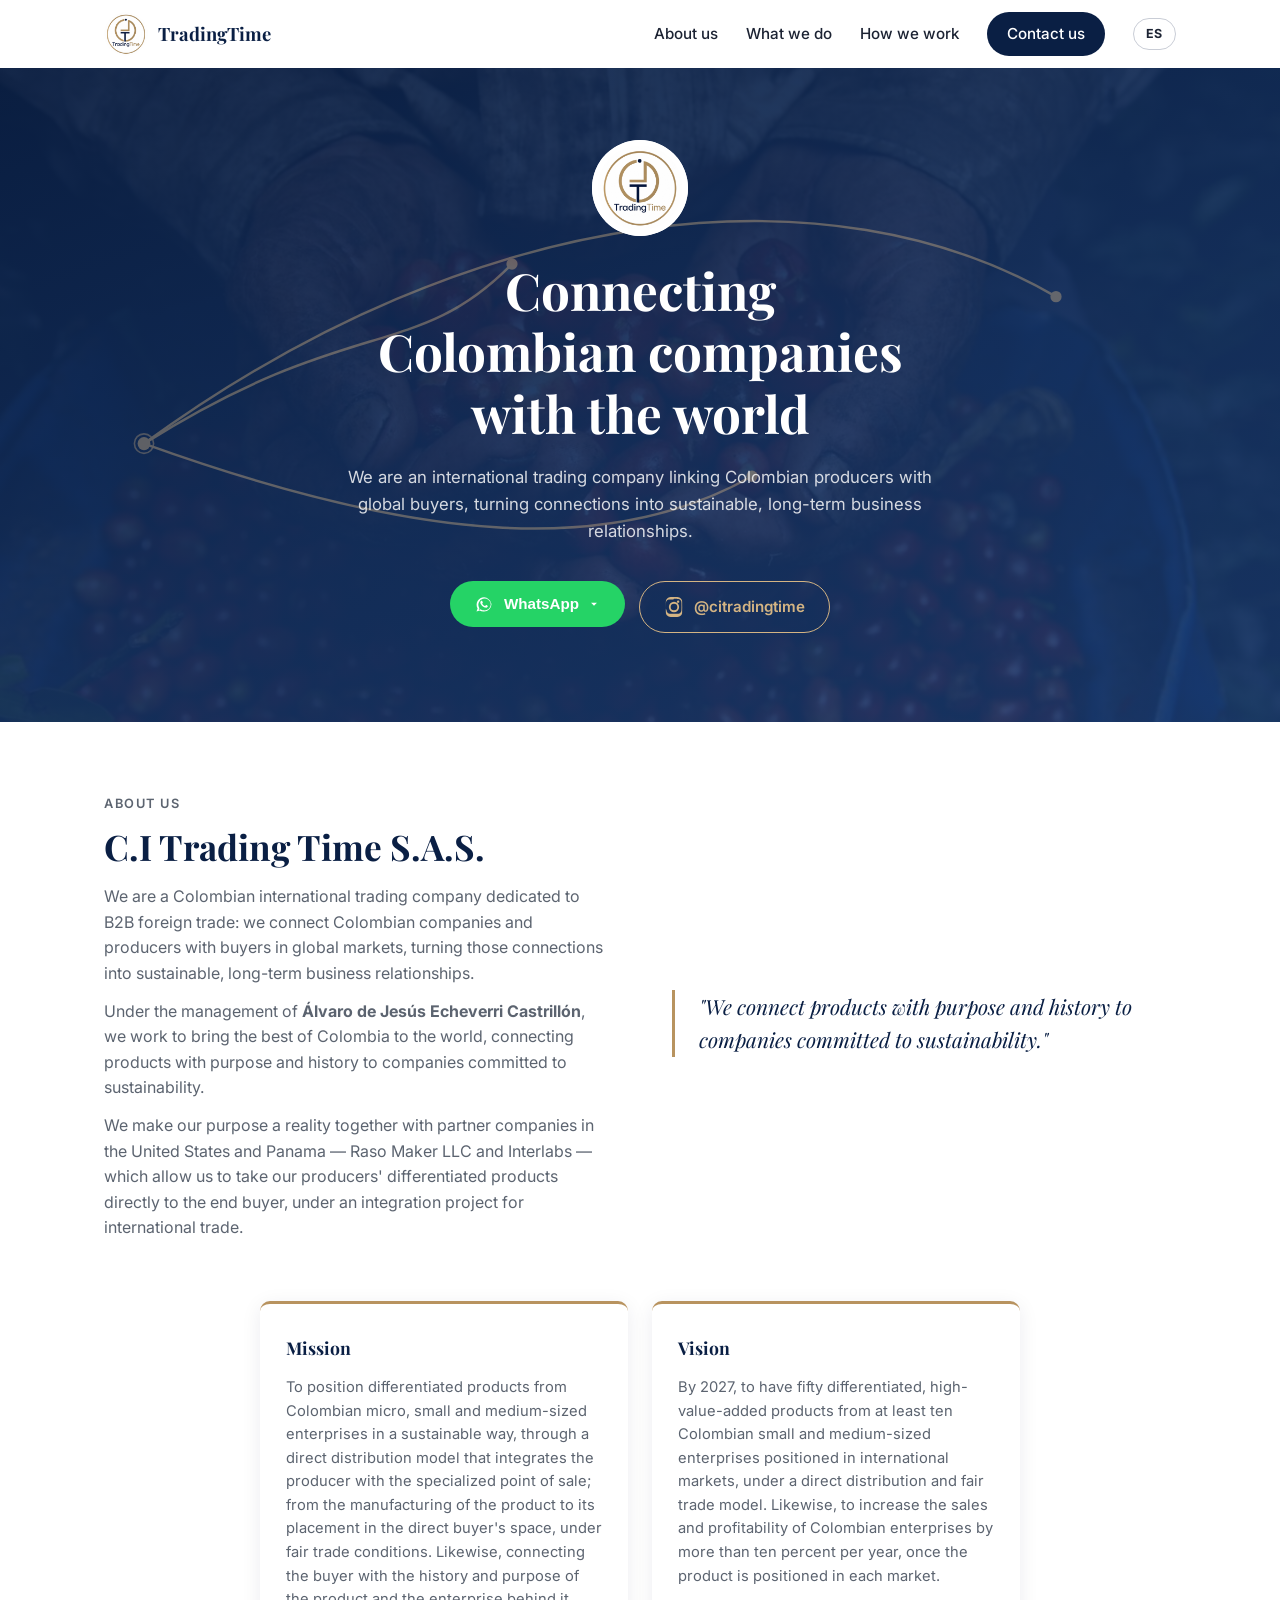
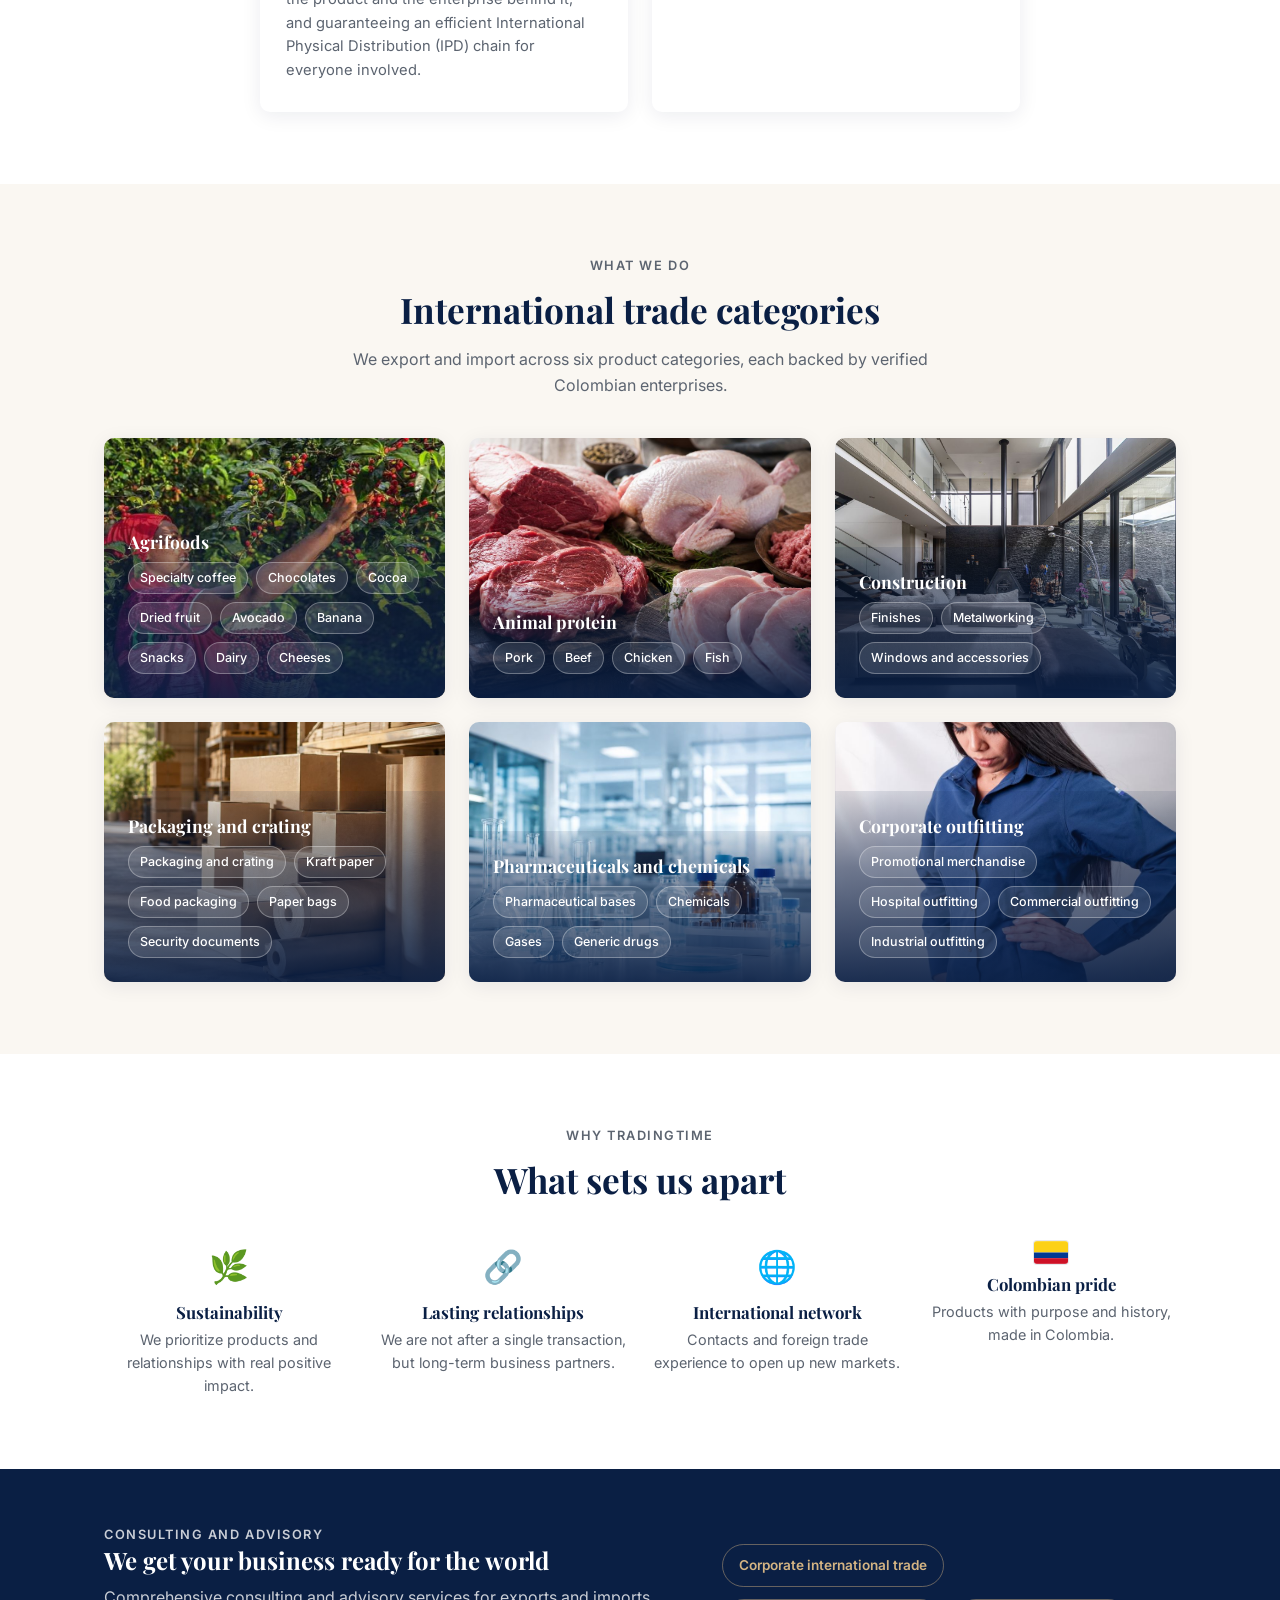
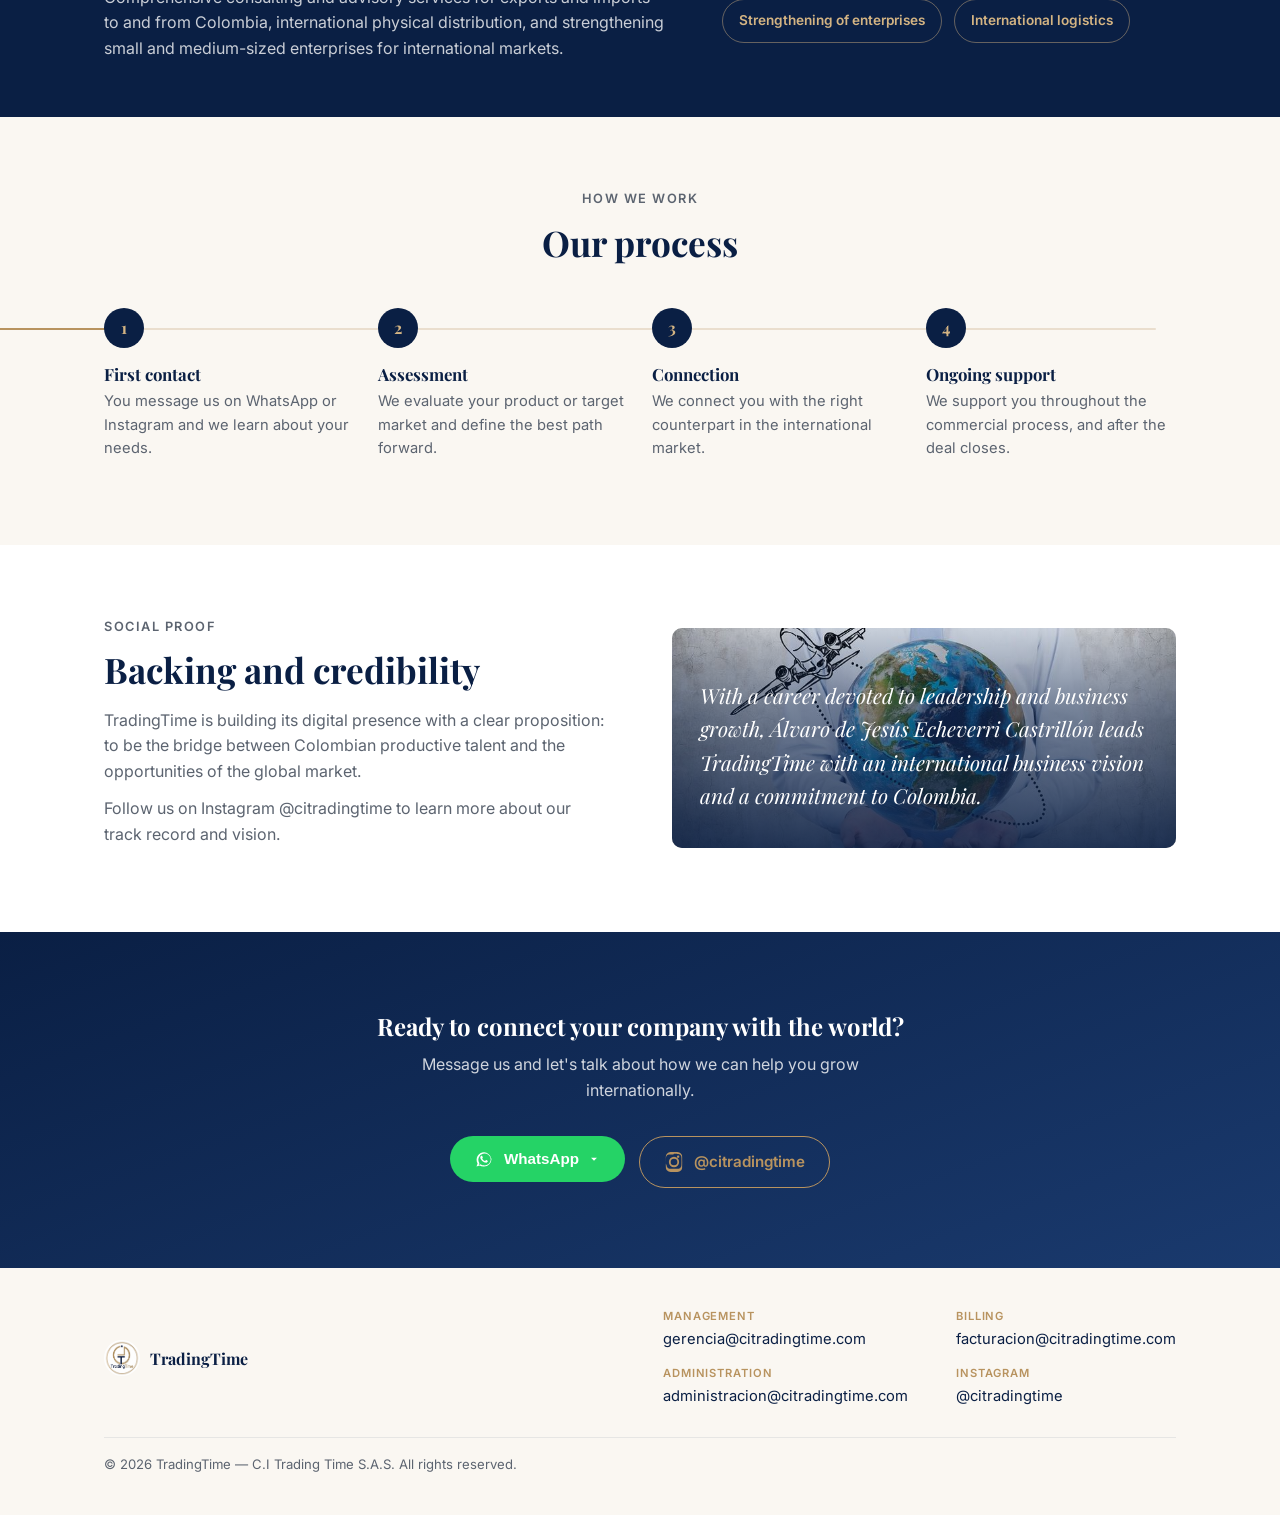
==== en/index.html @ 92b5c138 "Agregar versión en inglés en /en Página inglesa completa que reutiliza el mismo CSS, JS e imágenes, " ====
<!DOCTYPE html>
<html lang="en">
<head>
<meta charset="UTF-8">
<meta name="viewport" content="width=device-width, initial-scale=1.0">
<title>TradingTime | Connecting Colombian companies with the world</title>
<meta name="description" content="C.I Trading Time S.A.S. — International trading company connecting Colombian producers with global buyers, with a focus on sustainability and long-term business relationships.">
<meta property="og:title" content="TradingTime | Connecting Colombian companies with the world">
<meta property="og:description" content="B2B international trading company. Exports, imports and sustainable commercial partnerships.">
<meta property="og:image" content="https://www.citradingtime.com/assets/logo.jpeg">
<meta property="og:url" content="https://www.citradingtime.com/en/">
<meta property="og:type" content="website">
<link rel="alternate" hreflang="es" href="https://www.citradingtime.com/">
<link rel="alternate" hreflang="en" href="https://www.citradingtime.com/en/">
<link rel="alternate" hreflang="x-default" href="https://www.citradingtime.com/">
<link rel="icon" type="image/jpeg" href="../assets/logo.jpeg">
<link rel="preconnect" href="https://fonts.googleapis.com">
<link rel="preconnect" href="https://fonts.gstatic.com" crossorigin>
<link href="https://fonts.googleapis.com/css2?family=Playfair+Display:wght@600;700&family=Inter:wght@400;500;600;700&display=swap" rel="stylesheet">
<link rel="stylesheet" href="../css/styles.css">
</head>
<body data-wa-message="Hello TradingTime, I would like to know more about your international trade services.">

<div class="scroll-progress" id="scrollProgress" aria-hidden="true"></div>

<header class="header" id="header">
  <div class="container header__inner">
    <a href="#hero" class="header__logo">
      <img src="../assets/logo.jpeg" alt="TradingTime" width="44" height="44">
      <span>TradingTime</span>
    </a>
    <nav class="nav" id="nav">
      <a href="#quienes-somos">About us</a>
      <a href="#servicios">What we do</a>
      <a href="#como-trabajamos">How we work</a>
      <a href="#contacto" class="nav__cta">Contact us</a>
      <a href="/" class="nav__lang" hreflang="es" aria-label="Ver esta página en español">ES</a>
    </nav>
    <button class="hamburger" id="hamburger" aria-label="Open menu" aria-expanded="false" aria-controls="nav" data-label-open="Open menu" data-label-close="Close menu">
      <span></span><span></span><span></span>
    </button>
  </div>
</header>

<main>

  <section class="hero" id="hero">
    <img src="../assets/gallery/coffee-harvest-hands.jpg" alt="" class="hero__bg" aria-hidden="true">
    <div class="hero__overlay" aria-hidden="true"></div>
    <div class="hero__routes" aria-hidden="true">
      <svg viewBox="0 0 800 400" preserveAspectRatio="none">
        <path d="M90,230 C 220,150 260,180 320,120" />
        <path d="M90,230 C 260,290 380,300 470,250" />
        <path d="M90,230 C 300,80 520,60 660,140" />
        <circle class="node" cx="90" cy="230" r="4"></circle>
        <circle class="pulse" cx="90" cy="230" r="6"></circle>
        <circle class="node" cx="320" cy="120" r="3.5"></circle>
        <circle class="node" cx="470" cy="250" r="3.5"></circle>
        <circle class="node" cx="660" cy="140" r="3.5"></circle>
      </svg>
    </div>
    <div class="container hero__inner">
      <div class="hero__logo-spin">
        <img src="../assets/logo.jpeg" alt="TradingTime" class="hero__logo-face hero__logo-face--front">
        <img src="../assets/logo.jpeg" alt="" aria-hidden="true" class="hero__logo-face hero__logo-face--back">
      </div>
      <h1>Connecting Colombian companies with the world</h1>
      <p class="hero__subtitle">We are an international trading company linking Colombian producers with global buyers, turning connections into sustainable, long-term business relationships.</p>
      <div class="cta-group" data-contact-group>
        <div class="wa-picker">
          <button type="button" class="btn btn--whatsapp wa-picker__toggle" aria-haspopup="true" aria-expanded="false">
            <svg viewBox="0 0 24 24" width="20" height="20" fill="currentColor" aria-hidden="true"><path d="M17.6 6.32A8.86 8.86 0 0 0 12.05 4a8.94 8.94 0 0 0-7.75 13.4L3 21l3.7-1.28A8.9 8.9 0 0 0 12.05 21 8.94 8.94 0 0 0 21 12.06a8.86 8.86 0 0 0-3.4-5.74Zm-5.55 13.3a7.4 7.4 0 0 1-3.78-1.03l-.27-.16-2.24.77.75-2.2-.18-.28a7.44 7.44 0 1 1 13.8-3.9 7.45 7.45 0 0 1-8.08 6.8Zm4.08-5.56c-.22-.11-1.32-.65-1.52-.73-.2-.07-.35-.11-.5.11-.15.22-.57.73-.7.88-.13.15-.26.16-.48.05-.22-.11-.94-.35-1.79-1.11-.66-.59-1.11-1.31-1.24-1.53-.13-.22-.01-.34.1-.45.1-.1.22-.26.33-.39.11-.13.15-.22.22-.37.07-.15.04-.28-.02-.39-.06-.11-.5-1.2-.68-1.65-.18-.43-.36-.37-.5-.38h-.43c-.15 0-.39.06-.59.28-.2.22-.77.75-.77 1.84s.79 2.14.9 2.29c.11.15 1.55 2.37 3.76 3.32.53.23.94.36 1.26.47.53.17 1.01.14 1.39.09.42-.06 1.32-.54 1.5-1.06.19-.52.19-.97.13-1.06-.06-.09-.2-.15-.42-.26Z"/></svg>
            WhatsApp
            <svg class="wa-picker__chevron" viewBox="0 0 24 24" width="14" height="14" fill="currentColor" aria-hidden="true"><path d="M7 10l5 5 5-5z"/></svg>
          </button>
          <div class="wa-picker__menu" role="menu">
            <a href="#" class="wa-picker__item" data-wa-contact="573168337106" role="menuitem" target="_blank" rel="noopener">
              <svg viewBox="0 0 24 24" width="16" height="16" fill="currentColor" aria-hidden="true"><path d="M17.6 6.32A8.86 8.86 0 0 0 12.05 4a8.94 8.94 0 0 0-7.75 13.4L3 21l3.7-1.28A8.9 8.9 0 0 0 12.05 21 8.94 8.94 0 0 0 21 12.06a8.86 8.86 0 0 0-3.4-5.74Zm-5.55 13.3a7.4 7.4 0 0 1-3.78-1.03l-.27-.16-2.24.77.75-2.2-.18-.28a7.44 7.44 0 1 1 13.8-3.9 7.45 7.45 0 0 1-8.08 6.8Zm4.08-5.56c-.22-.11-1.32-.65-1.52-.73-.2-.07-.35-.11-.5.11-.15.22-.57.73-.7.88-.13.15-.26.16-.48.05-.22-.11-.94-.35-1.79-1.11-.66-.59-1.11-1.31-1.24-1.53-.13-.22-.01-.34.1-.45.1-.1.22-.26.33-.39.11-.13.15-.22.22-.37.07-.15.04-.28-.02-.39-.06-.11-.5-1.2-.68-1.65-.18-.43-.36-.37-.5-.38h-.43c-.15 0-.39.06-.59.28-.2.22-.77.75-.77 1.84s.79 2.14.9 2.29c.11.15 1.55 2.37 3.76 3.32.53.23.94.36 1.26.47.53.17 1.01.14 1.39.09.42-.06 1.32-.54 1.5-1.06.19-.52.19-.97.13-1.06-.06-.09-.2-.15-.42-.26Z"/></svg>
              Álvaro Echeverri
            </a>
            <a href="#" class="wa-picker__item" data-wa-contact="573013566558" role="menuitem" target="_blank" rel="noopener">
              <svg viewBox="0 0 24 24" width="16" height="16" fill="currentColor" aria-hidden="true"><path d="M17.6 6.32A8.86 8.86 0 0 0 12.05 4a8.94 8.94 0 0 0-7.75 13.4L3 21l3.7-1.28A8.9 8.9 0 0 0 12.05 21 8.94 8.94 0 0 0 21 12.06a8.86 8.86 0 0 0-3.4-5.74Zm-5.55 13.3a7.4 7.4 0 0 1-3.78-1.03l-.27-.16-2.24.77.75-2.2-.18-.28a7.44 7.44 0 1 1 13.8-3.9 7.45 7.45 0 0 1-8.08 6.8Zm4.08-5.56c-.22-.11-1.32-.65-1.52-.73-.2-.07-.35-.11-.5.11-.15.22-.57.73-.7.88-.13.15-.26.16-.48.05-.22-.11-.94-.35-1.79-1.11-.66-.59-1.11-1.31-1.24-1.53-.13-.22-.01-.34.1-.45.1-.1.22-.26.33-.39.11-.13.15-.22.22-.37.07-.15.04-.28-.02-.39-.06-.11-.5-1.2-.68-1.65-.18-.43-.36-.37-.5-.38h-.43c-.15 0-.39.06-.59.28-.2.22-.77.75-.77 1.84s.79 2.14.9 2.29c.11.15 1.55 2.37 3.76 3.32.53.23.94.36 1.26.47.53.17 1.01.14 1.39.09.42-.06 1.32-.54 1.5-1.06.19-.52.19-.97.13-1.06-.06-.09-.2-.15-.42-.26Z"/></svg>
              Nicolás Echeverri
            </a>
          </div>
        </div>
        <a href="https://www.instagram.com/citradingtime" class="btn btn--instagram" aria-label="Follow us on Instagram @citradingtime" target="_blank" rel="noopener">
          <svg viewBox="0 0 24 24" width="20" height="20" fill="currentColor" aria-hidden="true"><path d="M12 2.2c2.7 0 3 .01 4.1.06 1.1.05 1.8.22 2.2.36.55.22.95.47 1.37.89.42.42.67.82.89 1.37.15.4.32 1.1.36 2.2.05 1.1.06 1.5.06 4.1s-.01 3-.06 4.1c-.05 1.1-.22 1.8-.36 2.2-.22.55-.47.95-.89 1.37-.42.42-.82.67-1.37.89-.4.15-1.1.32-2.2.36-1.1.05-1.5.06-4.1.06s-3-.01-4.1-.06c-1.1-.05-1.8-.22-2.2-.36-.55-.22-.95-.47-1.37-.89a3.66 3.66 0 0 1-.89-1.37c-.15-.4-.32-1.1-.36-2.2C2.2 15 2.2 14.7 2.2 12s.01-3 .06-4.1c.05-1.1.22-1.8.36-2.2.22-.55.47-.95.89-1.37.42-.42.82-.67 1.37-.89.4-.15 1.1-.32 2.2-.36 1.1-.05 1.5-.06 4.1-.06M12 0C9.36 0 9.03.01 7.98.06c-1.05.05-1.77.22-2.4.47-.65.25-1.2.6-1.75 1.14A4.8 4.8 0 0 0 2.7 3.42c-.25.63-.42 1.35-.47 2.4C2.18 6.87 2.17 7.2 2.17 12s.01 5.13.06 6.18c.05 1.05.22 1.77.47 2.4.25.65.6 1.2 1.14 1.75.54.54 1.1.89 1.75 1.14.63.25 1.35.42 2.4.47C9.03 23.99 9.36 24 12 24s2.97-.01 4.02-.06c1.05-.05 1.77-.22 2.4-.47.65-.25 1.2-.6 1.75-1.14.54-.54.89-1.1 1.14-1.75.25-.63.42-1.35.47-2.4.05-1.05.06-1.38.06-6.18s-.01-5.13-.06-6.18c-.05-1.05-.22-1.77-.47-2.4a4.8 4.8 0 0 0-1.14-1.75A4.8 4.8 0 0 0 18.4.53c-.63-.25-1.35-.42-2.4-.47C14.97.01 14.64 0 12 0Zm0 5.84A6.16 6.16 0 1 0 12 18.16 6.16 6.16 0 0 0 12 5.84Zm0 10.16a4 4 0 1 1 0-8 4 4 0 0 1 0 8Zm6.4-10.4a1.44 1.44 0 1 1-2.88 0 1.44 1.44 0 0 1 2.88 0Z"/></svg>
          @citradingtime
        </a>
      </div>
    </div>
  </section>

  <section class="section" id="quienes-somos">
    <div class="container section--split">
      <div data-reveal>
        <p class="eyebrow">About us</p>
        <h2>C.I Trading Time S.A.S.</h2>
        <p>We are a Colombian international trading company dedicated to B2B foreign trade: we connect Colombian companies and producers with buyers in global markets, turning those connections into sustainable, long-term business relationships.</p>
        <p>Under the management of <strong>Álvaro de Jesús Echeverri Castrillón</strong>, we work to bring the best of Colombia to the world, connecting products with purpose and history to companies committed to sustainability.</p>
        <p>We make our purpose a reality together with partner companies in the United States and Panama — Raso Maker LLC and Interlabs — which allow us to take our producers' differentiated products directly to the end buyer, under an integration project for international trade.</p>
      </div>
      <blockquote class="quote" data-reveal>
        "We connect products with purpose and history to companies committed to sustainability."
      </blockquote>
    </div>
    <div class="container">
      <div class="grid grid--mission">
        <div class="mv-card" data-reveal>
          <span class="mv-card__tag">Mission</span>
          <p>To position differentiated products from Colombian micro, small and medium-sized enterprises in a sustainable way, through a direct distribution model that integrates the producer with the specialized point of sale; from the manufacturing of the product to its placement in the direct buyer's space, under fair trade conditions. Likewise, connecting the buyer with the history and purpose of the product and the enterprise behind it, and guaranteeing an efficient International Physical Distribution (IPD) chain for everyone involved.</p>
        </div>
        <div class="mv-card" data-reveal>
          <span class="mv-card__tag">Vision</span>
          <p>By 2027, to have fifty differentiated, high-value-added products from at least ten Colombian small and medium-sized enterprises positioned in international markets, under a direct distribution and fair trade model. Likewise, to increase the sales and profitability of Colombian enterprises by more than ten percent per year, once the product is positioned in each market.</p>
        </div>
      </div>
    </div>
  </section>

  <section class="section section--alt" id="servicios">
    <div class="container">
      <div class="section__head" data-reveal>
        <p class="eyebrow center">What we do</p>
        <h2 class="center">International trade categories</h2>
        <p class="section__intro center">We export and import across six product categories, each backed by verified Colombian enterprises.</p>
      </div>
      <div class="grid grid--cat">
        <article class="card card--photo" data-reveal style="background-image:url('../assets/gallery/coffee-picker.jpg')">
          <div class="card--photo__overlay">
            <h3>Agrifoods</h3>
            <div class="tags">
              <span>Specialty coffee</span><span>Chocolates</span><span>Cocoa</span><span>Dried fruit</span><span>Avocado</span><span>Banana</span><span>Snacks</span><span>Dairy</span><span>Cheeses</span>
            </div>
          </div>
        </article>
        <article class="card card--photo" data-reveal style="background-image:url('../assets/gallery/proteinas-animal.jpg')">
          <div class="card--photo__overlay">
            <h3>Animal protein</h3>
            <div class="tags">
              <span>Pork</span><span>Beef</span><span>Chicken</span><span>Fish</span>
            </div>
          </div>
        </article>
        <article class="card card--photo" data-reveal style="background-image:url('../assets/gallery/arquitectura-interior.jpg')">
          <div class="card--photo__overlay">
            <h3>Construction</h3>
            <div class="tags">
              <span>Finishes</span><span>Metalworking</span><span>Windows and accessories</span>
            </div>
          </div>
        </article>
        <article class="card card--photo" data-reveal style="background-image:url('../assets/gallery/papeleria.jpg')">
          <div class="card--photo__overlay">
            <h3>Packaging and crating</h3>
            <div class="tags">
              <span>Packaging and crating</span><span>Kraft paper</span><span>Food packaging</span><span>Paper bags</span><span>Security documents</span>
            </div>
          </div>
        </article>
        <article class="card card--photo" data-reveal style="background-image:url('../assets/gallery/farmacos-quimicos.jpg')">
          <div class="card--photo__overlay">
            <h3>Pharmaceuticals and chemicals</h3>
            <div class="tags">
              <span>Pharmaceutical bases</span><span>Chemicals</span><span>Gases</span><span>Generic drugs</span>
            </div>
          </div>
        </article>
        <article class="card card--photo" data-reveal style="background-image:url('../assets/gallery/dotaciones-uniforme.jpg')">
          <div class="card--photo__overlay">
            <h3>Corporate outfitting</h3>
            <div class="tags">
              <span>Promotional merchandise</span><span>Hospital outfitting</span><span>Commercial outfitting</span><span>Industrial outfitting</span>
            </div>
          </div>
        </article>
      </div>
    </div>
  </section>

  <section class="section" id="por-que">
    <div class="container">
      <div class="section__head" data-reveal>
        <p class="eyebrow center">Why TradingTime</p>
        <h2 class="center">What sets us apart</h2>
      </div>
      <div class="grid grid--4">
        <div class="pillar" data-reveal>
          <div class="pillar__icon">🌿</div>
          <h3>Sustainability</h3>
          <p>We prioritize products and relationships with real positive impact.</p>
        </div>
        <div class="pillar" data-reveal>
          <div class="pillar__icon">🔗</div>
          <h3>Lasting relationships</h3>
          <p>We are not after a single transaction, but long-term business partners.</p>
        </div>
        <div class="pillar" data-reveal>
          <div class="pillar__icon">🌐</div>
          <h3>International network</h3>
          <p>Contacts and foreign trade experience to open up new markets.</p>
        </div>
        <div class="pillar" data-reveal>
          <div class="pillar__icon pillar__icon--flag" aria-hidden="true">
            <svg viewBox="0 0 3 2" width="34" height="23"><rect width="3" height="1" y="0" fill="#FCD116"/><rect width="3" height="0.5" y="1" fill="#003893"/><rect width="3" height="0.5" y="1.5" fill="#CE1126"/></svg>
          </div>
          <h3>Colombian pride</h3>
          <p>Products with purpose and history, made in Colombia.</p>
        </div>
      </div>
    </div>
  </section>

  <section class="consultoria" id="consultoria">
    <div class="container consultoria__inner">
      <div data-reveal>
        <p class="eyebrow">Consulting and advisory</p>
        <h2>We get your business ready for the world</h2>
        <p>Comprehensive consulting and advisory services for exports and imports to and from Colombia, international physical distribution, and strengthening small and medium-sized enterprises for international markets.</p>
      </div>
      <div class="consultoria__badges" data-reveal>
        <span>Corporate international trade</span>
        <span>Strengthening of enterprises</span>
        <span>International logistics</span>
      </div>
    </div>
  </section>

  <section class="section section--alt" id="como-trabajamos">
    <div class="container">
      <div class="section__head" data-reveal>
        <p class="eyebrow center">How we work</p>
        <h2 class="center">Our process</h2>
      </div>
      <div class="timeline-wrap">
        <span class="timeline__track" aria-hidden="true"></span>
        <span class="timeline__track-fill" aria-hidden="true"></span>
        <ol class="timeline">
          <li><span class="timeline__num">1</span><h3>First contact</h3><p>You message us on WhatsApp or Instagram and we learn about your needs.</p></li>
          <li><span class="timeline__num">2</span><h3>Assessment</h3><p>We evaluate your product or target market and define the best path forward.</p></li>
          <li><span class="timeline__num">3</span><h3>Connection</h3><p>We connect you with the right counterpart in the international market.</p></li>
          <li><span class="timeline__num">4</span><h3>Ongoing support</h3><p>We support you throughout the commercial process, and after the deal closes.</p></li>
        </ol>
      </div>
    </div>
  </section>

  <section class="section" id="credibilidad">
    <div class="container section--split reverse">
      <blockquote class="quote quote--photo" data-reveal style="background-image:url('../assets/gallery/logistica-internacional.jpg')">
        <span>With a career devoted to leadership and business growth, Álvaro de Jesús Echeverri Castrillón leads TradingTime with an international business vision and a commitment to Colombia.</span>
      </blockquote>
      <div data-reveal>
        <p class="eyebrow">Social proof</p>
        <h2>Backing and credibility</h2>
        <p>TradingTime is building its digital presence with a clear proposition: to be the bridge between Colombian productive talent and the opportunities of the global market.</p>
        <p>Follow us on Instagram <a href="https://www.instagram.com/citradingtime" target="_blank" rel="noopener">@citradingtime</a> to learn more about our track record and vision.</p>
      </div>
    </div>
  </section>

  <section class="cta-final" id="contacto">
    <div class="container">
      <h2 data-reveal>Ready to connect your company with the world?</h2>
      <p data-reveal>Message us and let's talk about how we can help you grow internationally.</p>
      <div class="cta-group" data-contact-group data-reveal>
        <div class="wa-picker">
          <button type="button" class="btn btn--whatsapp wa-picker__toggle" aria-haspopup="true" aria-expanded="false">
            <svg viewBox="0 0 24 24" width="20" height="20" fill="currentColor" aria-hidden="true"><path d="M17.6 6.32A8.86 8.86 0 0 0 12.05 4a8.94 8.94 0 0 0-7.75 13.4L3 21l3.7-1.28A8.9 8.9 0 0 0 12.05 21 8.94 8.94 0 0 0 21 12.06a8.86 8.86 0 0 0-3.4-5.74Zm-5.55 13.3a7.4 7.4 0 0 1-3.78-1.03l-.27-.16-2.24.77.75-2.2-.18-.28a7.44 7.44 0 1 1 13.8-3.9 7.45 7.45 0 0 1-8.08 6.8Zm4.08-5.56c-.22-.11-1.32-.65-1.52-.73-.2-.07-.35-.11-.5.11-.15.22-.57.73-.7.88-.13.15-.26.16-.48.05-.22-.11-.94-.35-1.79-1.11-.66-.59-1.11-1.31-1.24-1.53-.13-.22-.01-.34.1-.45.1-.1.22-.26.33-.39.11-.13.15-.22.22-.37.07-.15.04-.28-.02-.39-.06-.11-.5-1.2-.68-1.65-.18-.43-.36-.37-.5-.38h-.43c-.15 0-.39.06-.59.28-.2.22-.77.75-.77 1.84s.79 2.14.9 2.29c.11.15 1.55 2.37 3.76 3.32.53.23.94.36 1.26.47.53.17 1.01.14 1.39.09.42-.06 1.32-.54 1.5-1.06.19-.52.19-.97.13-1.06-.06-.09-.2-.15-.42-.26Z"/></svg>
            WhatsApp
            <svg class="wa-picker__chevron" viewBox="0 0 24 24" width="14" height="14" fill="currentColor" aria-hidden="true"><path d="M7 10l5 5 5-5z"/></svg>
          </button>
          <div class="wa-picker__menu" role="menu">
            <a href="#" class="wa-picker__item" data-wa-contact="573168337106" role="menuitem" target="_blank" rel="noopener">
              <svg viewBox="0 0 24 24" width="16" height="16" fill="currentColor" aria-hidden="true"><path d="M17.6 6.32A8.86 8.86 0 0 0 12.05 4a8.94 8.94 0 0 0-7.75 13.4L3 21l3.7-1.28A8.9 8.9 0 0 0 12.05 21 8.94 8.94 0 0 0 21 12.06a8.86 8.86 0 0 0-3.4-5.74Zm-5.55 13.3a7.4 7.4 0 0 1-3.78-1.03l-.27-.16-2.24.77.75-2.2-.18-.28a7.44 7.44 0 1 1 13.8-3.9 7.45 7.45 0 0 1-8.08 6.8Zm4.08-5.56c-.22-.11-1.32-.65-1.52-.73-.2-.07-.35-.11-.5.11-.15.22-.57.73-.7.88-.13.15-.26.16-.48.05-.22-.11-.94-.35-1.79-1.11-.66-.59-1.11-1.31-1.24-1.53-.13-.22-.01-.34.1-.45.1-.1.22-.26.33-.39.11-.13.15-.22.22-.37.07-.15.04-.28-.02-.39-.06-.11-.5-1.2-.68-1.65-.18-.43-.36-.37-.5-.38h-.43c-.15 0-.39.06-.59.28-.2.22-.77.75-.77 1.84s.79 2.14.9 2.29c.11.15 1.55 2.37 3.76 3.32.53.23.94.36 1.26.47.53.17 1.01.14 1.39.09.42-.06 1.32-.54 1.5-1.06.19-.52.19-.97.13-1.06-.06-.09-.2-.15-.42-.26Z"/></svg>
              Álvaro Echeverri
            </a>
            <a href="#" class="wa-picker__item" data-wa-contact="573013566558" role="menuitem" target="_blank" rel="noopener">
              <svg viewBox="0 0 24 24" width="16" height="16" fill="currentColor" aria-hidden="true"><path d="M17.6 6.32A8.86 8.86 0 0 0 12.05 4a8.94 8.94 0 0 0-7.75 13.4L3 21l3.7-1.28A8.9 8.9 0 0 0 12.05 21 8.94 8.94 0 0 0 21 12.06a8.86 8.86 0 0 0-3.4-5.74Zm-5.55 13.3a7.4 7.4 0 0 1-3.78-1.03l-.27-.16-2.24.77.75-2.2-.18-.28a7.44 7.44 0 1 1 13.8-3.9 7.45 7.45 0 0 1-8.08 6.8Zm4.08-5.56c-.22-.11-1.32-.65-1.52-.73-.2-.07-.35-.11-.5.11-.15.22-.57.73-.7.88-.13.15-.26.16-.48.05-.22-.11-.94-.35-1.79-1.11-.66-.59-1.11-1.31-1.24-1.53-.13-.22-.01-.34.1-.45.1-.1.22-.26.33-.39.11-.13.15-.22.22-.37.07-.15.04-.28-.02-.39-.06-.11-.5-1.2-.68-1.65-.18-.43-.36-.37-.5-.38h-.43c-.15 0-.39.06-.59.28-.2.22-.77.75-.77 1.84s.79 2.14.9 2.29c.11.15 1.55 2.37 3.76 3.32.53.23.94.36 1.26.47.53.17 1.01.14 1.39.09.42-.06 1.32-.54 1.5-1.06.19-.52.19-.97.13-1.06-.06-.09-.2-.15-.42-.26Z"/></svg>
              Nicolás Echeverri
            </a>
          </div>
        </div>
        <a href="https://www.instagram.com/citradingtime" class="btn btn--instagram" aria-label="Follow us on Instagram @citradingtime" target="_blank" rel="noopener">
          <svg viewBox="0 0 24 24" width="20" height="20" fill="currentColor" aria-hidden="true"><path d="M12 2.2c2.7 0 3 .01 4.1.06 1.1.05 1.8.22 2.2.36.55.22.95.47 1.37.89.42.42.67.82.89 1.37.15.4.32 1.1.36 2.2.05 1.1.06 1.5.06 4.1s-.01 3-.06 4.1c-.05 1.1-.22 1.8-.36 2.2-.22.55-.47.95-.89 1.37-.42.42-.82.67-1.37.89-.4.15-1.1.32-2.2.36-1.1.05-1.5.06-4.1.06s-3-.01-4.1-.06c-1.1-.05-1.8-.22-2.2-.36-.55-.22-.95-.47-1.37-.89a3.66 3.66 0 0 1-.89-1.37c-.15-.4-.32-1.1-.36-2.2C2.2 15 2.2 14.7 2.2 12s.01-3 .06-4.1c.05-1.1.22-1.8.36-2.2.22-.55.47-.95.89-1.37.42-.42.82-.67 1.37-.89.4-.15 1.1-.32 2.2-.36 1.1-.05 1.5-.06 4.1-.06M12 0C9.36 0 9.03.01 7.98.06c-1.05.05-1.77.22-2.4.47-.65.25-1.2.6-1.75 1.14A4.8 4.8 0 0 0 2.7 3.42c-.25.63-.42 1.35-.47 2.4C2.18 6.87 2.17 7.2 2.17 12s.01 5.13.06 6.18c.05 1.05.22 1.77.47 2.4.25.65.6 1.2 1.14 1.75.54.54 1.1.89 1.75 1.14.63.25 1.35.42 2.4.47C9.03 23.99 9.36 24 12 24s2.97-.01 4.02-.06c1.05-.05 1.77-.22 2.4-.47.65-.25 1.2-.6 1.75-1.14.54-.54.89-1.1 1.14-1.75.25-.63.42-1.35.47-2.4.05-1.05.06-1.38.06-6.18s-.01-5.13-.06-6.18c-.05-1.05-.22-1.77-.47-2.4a4.8 4.8 0 0 0-1.14-1.75A4.8 4.8 0 0 0 18.4.53c-.63-.25-1.35-.42-2.4-.47C14.97.01 14.64 0 12 0Zm0 5.84A6.16 6.16 0 1 0 12 18.16 6.16 6.16 0 0 0 12 5.84Zm0 10.16a4 4 0 1 1 0-8 4 4 0 0 1 0 8Zm6.4-10.4a1.44 1.44 0 1 1-2.88 0 1.44 1.44 0 0 1 2.88 0Z"/></svg>
          @citradingtime
        </a>
      </div>
    </div>
  </section>

</main>

<footer class="footer">
  <div class="container footer__inner">
    <div class="footer__brand">
      <img src="../assets/logo.jpeg" alt="TradingTime" width="36" height="36">
      <span>TradingTime</span>
    </div>
    <div class="footer__contact">
      <div class="footer__item">
        <span class="footer__label">Management</span>
        <a href="mailto:gerencia@citradingtime.com">gerencia@citradingtime.com</a>
      </div>
      <div class="footer__item">
        <span class="footer__label">Billing</span>
        <a href="mailto:facturacion@citradingtime.com">facturacion@citradingtime.com</a>
      </div>
      <div class="footer__item">
        <span class="footer__label">Administration</span>
        <a href="mailto:administracion@citradingtime.com">administracion@citradingtime.com</a>
      </div>
      <div class="footer__item">
        <span class="footer__label">Instagram</span>
        <a href="https://www.instagram.com/citradingtime" target="_blank" rel="noopener">@citradingtime</a>
      </div>
    </div>
    <p class="footer__copy">© <span id="year"></span> TradingTime — C.I Trading Time S.A.S. All rights reserved.</p>
  </div>
</footer>

<a href="#" class="fab-whatsapp" data-channel="whatsapp" aria-label="Message us on WhatsApp" target="_blank" rel="noopener">
  <svg viewBox="0 0 24 24" width="26" height="26" fill="currentColor" aria-hidden="true"><path d="M17.6 6.32A8.86 8.86 0 0 0 12.05 4a8.94 8.94 0 0 0-7.75 13.4L3 21l3.7-1.28A8.9 8.9 0 0 0 12.05 21 8.94 8.94 0 0 0 21 12.06a8.86 8.86 0 0 0-3.4-5.74Zm-5.55 13.3a7.4 7.4 0 0 1-3.78-1.03l-.27-.16-2.24.77.75-2.2-.18-.28a7.44 7.44 0 1 1 13.8-3.9 7.45 7.45 0 0 1-8.08 6.8Zm4.08-5.56c-.22-.11-1.32-.65-1.52-.73-.2-.07-.35-.11-.5.11-.15.22-.57.73-.7.88-.13.15-.26.16-.48.05-.22-.11-.94-.35-1.79-1.11-.66-.59-1.11-1.31-1.24-1.53-.13-.22-.01-.34.1-.45.1-.1.22-.26.33-.39.11-.13.15-.22.22-.37.07-.15.04-.28-.02-.39-.06-.11-.5-1.2-.68-1.65-.18-.43-.36-.37-.5-.38h-.43c-.15 0-.39.06-.59.28-.2.22-.77.75-.77 1.84s.79 2.14.9 2.29c.11.15 1.55 2.37 3.76 3.32.53.23.94.36 1.26.47.53.17 1.01.14 1.39.09.42-.06 1.32-.54 1.5-1.06.19-.52.19-.97.13-1.06-.06-.09-.2-.15-.42-.26Z"/></svg>
</a>

<script src="../js/main.js" defer></script>
</body>
</html>
---- css/styles.css ----
:root {
  --color-navy: #0A1F44;
  --color-navy-light: #14305e;
  --color-gold: #B8935F;
  --color-gold-light: #D4B483;
  --color-cream: #FAF7F2;
  --color-white: #FFFFFF;
  --color-text: #1C2333;
  --color-text-muted: #5C6470;
  --color-whatsapp: #25D366;
  --color-telegram: #26A5E4;
  --font-heading: 'Playfair Display', Georgia, serif;
  --font-body: 'Inter', -apple-system, BlinkMacSystemFont, sans-serif;
  --radius: 10px;
  --shadow: 0 4px 20px rgba(10, 31, 68, 0.08);
  --container: 1120px;
}

* { box-sizing: border-box; margin: 0; padding: 0; }

html { scroll-behavior: smooth; }

body {
  font-family: var(--font-body);
  color: var(--color-text);
  background: var(--color-white);
  line-height: 1.6;
  overflow-x: hidden;
}

img { max-width: 100%; display: block; }

a { color: inherit; text-decoration: none; }

h1, h2, h3 { font-family: var(--font-heading); color: var(--color-navy); line-height: 1.2; }

.container {
  width: 100%;
  max-width: var(--container);
  margin: 0 auto;
  padding: 0 24px;
}

.eyebrow {
  color: var(--color-gold);
  text-transform: uppercase;
  letter-spacing: 0.12em;
  font-size: 0.8rem;
  font-weight: 600;
  margin-bottom: 8px;
}

.center { text-align: center; margin-left: auto; margin-right: auto; }

.section { padding: 72px 0; }
.section--alt { background: var(--color-cream); }
.section h2 { font-size: clamp(1.6rem, 3vw, 2.2rem); margin-bottom: 16px; }
.section p { color: var(--color-text-muted); margin-bottom: 12px; max-width: 60ch; }
.section--split.center p, .grid p { max-width: none; }

.section--split {
  display: grid;
  grid-template-columns: 1fr;
  gap: 40px;
  align-items: center;
}
.section--split.reverse { direction: rtl; }
.section--split.reverse > * { direction: ltr; }

/* ===== Header ===== */
.header {
  position: sticky;
  top: 0;
  z-index: 100;
  background: rgba(255, 255, 255, 0.95);
  backdrop-filter: blur(8px);
  box-shadow: 0 1px 0 rgba(10, 31, 68, 0.06);
}
.header__inner {
  display: flex;
  align-items: center;
  justify-content: space-between;
  padding-top: 12px;
  padding-bottom: 12px;
}
.header__logo {
  display: flex;
  align-items: center;
  gap: 10px;
  font-family: var(--font-heading);
  font-weight: 700;
  font-size: 1.15rem;
  color: var(--color-navy);
}
.header__logo img { border-radius: 50%; }

.nav {
  display: none;
  align-items: center;
  gap: 28px;
  font-weight: 500;
  font-size: 0.95rem;
}
.nav a { color: var(--color-text); transition: color 0.2s; }
.nav a:hover { color: var(--color-gold); }
.nav__cta {
  background: var(--color-navy);
  color: var(--color-white) !important;
  padding: 10px 20px;
  border-radius: 30px;
}
.nav__lang {
  border: 1px solid rgba(10, 31, 68, 0.22);
  border-radius: 20px;
  padding: 5px 12px;
  font-size: 0.78rem;
  font-weight: 700;
  letter-spacing: 0.06em;
  color: var(--color-navy);
}
.nav__lang:hover { border-color: var(--color-gold); color: var(--color-gold); }
.nav__cta:hover { background: var(--color-gold); color: var(--color-navy) !important; }

.hamburger {
  display: flex;
  flex-direction: column;
  justify-content: center;
  gap: 5px;
  width: 40px;
  height: 40px;
  background: none;
  border: none;
  cursor: pointer;
  padding: 8px;
}
.hamburger span {
  display: block;
  height: 2px;
  background: var(--color-navy);
  border-radius: 2px;
  transition: transform 0.25s, opacity 0.25s;
}
.hamburger[aria-expanded="true"] span:nth-child(1) { transform: translateY(7px) rotate(45deg); }
.hamburger[aria-expanded="true"] span:nth-child(2) { opacity: 0; }
.hamburger[aria-expanded="true"] span:nth-child(3) { transform: translateY(-7px) rotate(-45deg); }

.header__logo { flex-shrink: 0; }

@media (min-width: 1024px) {
  .nav {
    display: flex;
    position: static;
    background: none;
    box-shadow: none;
    padding: 0;
    flex-direction: row;
  }
  .nav a { white-space: nowrap; }
  .hamburger { display: none; }
}

@media (max-width: 1023px) {
  .nav {
    position: absolute;
    top: 100%;
    left: 0;
    right: 0;
    background: var(--color-white);
    flex-direction: column;
    align-items: flex-start;
    padding: 20px 24px 28px;
    box-shadow: var(--shadow);
    gap: 16px;
  }
  .nav.is-open { display: flex; }
  .nav__cta { align-self: flex-start; }
}

/* ===== Hero ===== */
.hero {
  background: linear-gradient(160deg, var(--color-navy) 0%, var(--color-navy-light) 60%, #1a3a6e 100%);
  color: var(--color-white);
  padding: 72px 0 88px;
  text-align: center;
}
.hero__bg {
  position: absolute;
  inset: 0;
  width: 100%;
  height: 100%;
  object-fit: cover;
  z-index: 0;
}
.hero__overlay {
  position: absolute;
  inset: 0;
  z-index: 1;
  background: linear-gradient(160deg, rgba(10,31,68,0.94) 0%, rgba(20,48,94,0.92) 55%, rgba(26,58,110,0.88) 100%);
}
.hero__inner { display: flex; flex-direction: column; align-items: center; }
.hero__logo-spin {
  position: relative;
  width: 96px;
  height: 96px;
  margin-bottom: 24px;
  perspective: 500px;
}
.hero__logo-face {
  position: absolute;
  inset: 0;
  width: 100%;
  height: 100%;
  border-radius: 50%;
  background: var(--color-white);
  padding: 6px;
  backface-visibility: hidden;
  will-change: transform, filter;
}
.hero__logo-face--front { animation: logoGlobeFront 10s linear infinite; }
.hero__logo-face--back { animation: logoGlobeBack 10s linear infinite; }
@keyframes logoGlobeFront {
  0%   { transform: rotateY(0deg); filter: brightness(1); }
  50%  { filter: brightness(0.8); }
  100% { transform: rotateY(360deg); filter: brightness(1); }
}
@keyframes logoGlobeBack {
  0%   { transform: rotateY(180deg); filter: brightness(0.8); }
  50%  { filter: brightness(1); }
  100% { transform: rotateY(540deg); filter: brightness(0.8); }
}
.hero h1 {
  color: var(--color-white);
  font-size: clamp(2rem, 5vw, 3.2rem);
  max-width: 16ch;
  margin-bottom: 20px;
}
.hero__subtitle {
  color: rgba(255, 255, 255, 0.82);
  max-width: 56ch;
  font-size: 1.05rem;
  margin-bottom: 36px;
}

/* ===== Buttons ===== */
.cta-group {
  display: flex;
  flex-wrap: wrap;
  justify-content: center;
  gap: 14px;
}
.btn {
  display: inline-flex;
  align-items: center;
  gap: 10px;
  padding: 13px 24px;
  border-radius: 30px;
  font-weight: 600;
  font-size: 0.95rem;
  transition: transform 0.2s, box-shadow 0.2s, opacity 0.2s;
}
.btn:hover { transform: translateY(-2px); box-shadow: 0 8px 20px rgba(0,0,0,0.18); }
.btn--whatsapp { background: var(--color-whatsapp); color: #fff; }
.btn--telegram { background: var(--color-telegram); color: #fff; }
.btn--instagram {
  background: transparent;
  color: var(--color-gold-light);
  border: 1.5px solid var(--color-gold-light);
}
.btn--instagram:hover { background: var(--color-gold-light); color: var(--color-navy); }

.cta-final .btn--instagram { color: var(--color-gold); border-color: var(--color-gold); }

/* ===== Quote ===== */
.quote {
  font-family: var(--font-heading);
  font-size: 1.3rem;
  color: var(--color-navy);
  border-left: 3px solid var(--color-gold);
  padding-left: 24px;
  font-style: italic;
}

/* ===== Grids ===== */
.grid { display: grid; gap: 24px; margin-top: 40px; }
.grid--5 { grid-template-columns: 1fr; }
.grid--4 { grid-template-columns: 1fr; }
.grid--cat { grid-template-columns: 1fr; }
.grid--mipymes { grid-template-columns: 1fr; }
.grid--mission { grid-template-columns: 1fr; max-width: 760px; margin-left: auto; margin-right: auto; margin-top: 48px; }

@media (min-width: 640px) {
  .grid--5 { grid-template-columns: repeat(2, 1fr); }
  .grid--4 { grid-template-columns: repeat(2, 1fr); }
  .grid--cat { grid-template-columns: repeat(2, 1fr); }
  .grid--mipymes { grid-template-columns: repeat(2, 1fr); }
  .grid--mission { grid-template-columns: repeat(2, 1fr); }
}
@media (min-width: 1024px) {
  .grid--5 { grid-template-columns: repeat(3, 1fr); }
  .grid--4 { grid-template-columns: repeat(4, 1fr); }
  .grid--cat { grid-template-columns: repeat(3, 1fr); }
  .grid--mipymes { grid-template-columns: repeat(4, 1fr); }
  .section--split { grid-template-columns: 1fr 1fr; gap: 64px; }
}

.mv-card {
  background: var(--color-white);
  border-top: 3px solid var(--color-gold);
  border-radius: var(--radius);
  padding: 30px 26px;
  box-shadow: var(--shadow);
}
.mv-card__tag {
  display: inline-block;
  font-family: var(--font-heading);
  font-weight: 700;
  font-size: 1.1rem;
  color: var(--color-navy);
  margin-bottom: 14px;
}
.mv-card p { font-size: 0.92rem; color: var(--color-text-muted); margin-bottom: 0; }

.card {
  background: var(--color-white);
  border-top: 3px solid var(--color-gold);
  border-radius: var(--radius);
  padding: 28px 24px;
  box-shadow: var(--shadow);
}
.card h3 { font-size: 1.1rem; margin-bottom: 8px; }
.card p { font-size: 0.92rem; margin-bottom: 0; }

.section__intro {
  color: var(--color-text-muted);
  max-width: 56ch;
  margin: 12px auto 0;
}

.tags { display: flex; flex-wrap: wrap; gap: 8px; margin-top: 4px; }
.tags span {
  font-size: 0.78rem;
  font-weight: 500;
  padding: 5px 11px;
  border-radius: 20px;
  background: var(--color-cream);
  color: var(--color-navy);
  border: 1px solid rgba(184, 147, 95, 0.35);
}

.card--photo {
  position: relative;
  min-height: 260px;
  padding: 0;
  border-top: none;
  background-size: cover;
  background-position: center;
  overflow: hidden;
  display: flex;
  align-items: flex-end;
}
.card--photo__overlay {
  position: relative;
  width: 100%;
  padding: 24px;
  background: linear-gradient(0deg, rgba(10,31,68,0.92) 0%, rgba(10,31,68,0.55) 60%, rgba(10,31,68,0.1) 100%);
}
.card--photo__overlay h3 { color: var(--color-white); margin-bottom: 10px; }
.card--photo .tags span {
  background: rgba(255,255,255,0.12);
  color: var(--color-white);
  border-color: rgba(255,255,255,0.3);
}

/* ===== Brand cards (mipymes) ===== */
.brand-card {
  background: var(--color-white);
  border-radius: var(--radius);
  box-shadow: var(--shadow);
  overflow: hidden;
  display: flex;
  flex-direction: column;
}
.brand-card__img {
  width: 100%;
  height: 260px;
  object-fit: contain;
  background: var(--color-cream);
}
.brand-card__icon-img {
  width: 100%;
  height: 260px;
  object-fit: contain;
  padding: 24px;
  background: var(--color-cream);
}
.brand-card__icon-img--dark {
  background: linear-gradient(160deg, var(--color-navy) 0%, var(--color-navy-light) 100%);
}
.brand-card__body { padding: 20px; }
.brand-card__body h3 { font-size: 1.02rem; margin-bottom: 8px; }
.brand-card__body p { font-size: 0.86rem; color: var(--color-text-muted); margin-bottom: 0; }

/* ===== Consultoría strip ===== */
.consultoria {
  background: var(--color-navy);
  color: var(--color-white);
  padding: 56px 0;
}
.consultoria__inner {
  display: grid;
  gap: 28px;
}
.consultoria h2 { color: var(--color-white); margin-bottom: 10px; }
.consultoria p { color: rgba(255,255,255,0.78); max-width: 56ch; margin-bottom: 0; }
.consultoria__badges {
  display: flex;
  flex-wrap: wrap;
  gap: 12px;
  align-content: flex-start;
}
.consultoria__badges span {
  font-size: 0.85rem;
  font-weight: 600;
  padding: 10px 16px;
  border-radius: 30px;
  border: 1px solid rgba(212,180,131,0.45);
  color: var(--color-gold-light);
  white-space: nowrap;
}
@media (min-width: 1024px) {
  .consultoria__inner { grid-template-columns: 1.3fr 1fr; align-items: center; }
}

/* ===== Quote with photo ===== */
.quote--photo {
  background-size: cover;
  background-position: center;
  border-left: none;
  border-radius: var(--radius);
  padding: 36px 28px;
  min-height: 220px;
  display: flex;
  align-items: flex-end;
  position: relative;
}
.quote--photo::before {
  content: '';
  position: absolute;
  inset: 0;
  border-radius: var(--radius);
  background: linear-gradient(0deg, rgba(10,31,68,0.88) 0%, rgba(10,31,68,0.5) 65%, rgba(10,31,68,0.15) 100%);
}
.quote--photo span {
  position: relative;
  color: var(--color-white);
  font-style: italic;
}

.pillar { text-align: center; }
.pillar__icon { font-size: 2rem; margin-bottom: 10px; }
.pillar__icon--flag { display: flex; justify-content: center; }
.pillar__icon--flag svg { border-radius: 3px; box-shadow: 0 0 0 1px rgba(10,31,68,0.1); }
.pillar h3 { font-size: 1.05rem; margin-bottom: 6px; }
.pillar p { font-size: 0.9rem; margin: 0 auto; }

/* ===== Timeline ===== */
.timeline {
  list-style: none;
  display: grid;
  grid-template-columns: 1fr;
  gap: 32px;
  margin-top: 44px;
  counter-reset: step;
}
.timeline li { position: relative; padding-left: 56px; }
.timeline__num {
  position: absolute;
  left: 0;
  top: 0;
  width: 40px;
  height: 40px;
  border-radius: 50%;
  background: var(--color-navy);
  color: var(--color-gold-light);
  font-family: var(--font-heading);
  font-weight: 700;
  display: flex;
  align-items: center;
  justify-content: center;
}
.timeline h3 { font-size: 1.05rem; margin-bottom: 6px; }
.timeline p { font-size: 0.92rem; }

@media (min-width: 1024px) {
  .timeline { grid-template-columns: repeat(4, 1fr); gap: 24px; }
  .timeline li { padding-left: 0; padding-top: 56px; }
  .timeline__num { top: 0; left: 0; }
}

/* ===== CTA final ===== */
.cta-final {
  background: linear-gradient(160deg, var(--color-navy) 0%, #1a3a6e 100%);
  color: var(--color-white);
  text-align: center;
  padding: 80px 0;
}
.cta-final h2 { color: var(--color-white); margin-bottom: 12px; }
.cta-final p { color: rgba(255,255,255,0.8); margin: 0 auto 32px; max-width: 50ch; }

/* ===== WhatsApp contact picker (botón único con menú de contactos) ===== */
.wa-picker { position: relative; }
.wa-picker__toggle { cursor: pointer; border: none; }
.wa-picker__chevron { transition: transform 0.2s; margin-left: -2px; }
.wa-picker.is-open .wa-picker__chevron { transform: rotate(180deg); }

.wa-picker__menu {
  position: absolute;
  top: calc(100% + 10px);
  left: 50%;
  transform: translateX(-50%) translateY(-6px);
  min-width: 220px;
  background: var(--color-white);
  border-radius: 12px;
  box-shadow: 0 12px 32px rgba(0,0,0,0.22);
  padding: 8px;
  opacity: 0;
  visibility: hidden;
  pointer-events: none;
  transition: opacity 0.18s, transform 0.18s;
  z-index: 20;
}
.wa-picker.is-open .wa-picker__menu {
  opacity: 1;
  visibility: visible;
  pointer-events: auto;
  transform: translateX(-50%) translateY(0);
}
.wa-picker--up .wa-picker__menu {
  top: auto;
  bottom: calc(100% + 10px);
  transform: translateX(-50%) translateY(6px);
}
.wa-picker--up.is-open .wa-picker__menu { transform: translateX(-50%) translateY(0); }
.wa-picker__item {
  display: flex;
  align-items: center;
  gap: 10px;
  padding: 10px 12px;
  border-radius: 8px;
  color: var(--color-navy);
  font-size: 0.9rem;
  font-weight: 500;
  text-align: left;
  white-space: nowrap;
  transition: background 0.15s;
}
.wa-picker__item:hover { background: var(--color-cream); }
.wa-picker__item svg { color: var(--color-whatsapp); flex-shrink: 0; }

/* ===== Footer ===== */
.footer { background: var(--color-cream); padding: 40px 0; }
.footer__inner {
  display: flex;
  flex-direction: column;
  align-items: center;
  gap: 16px;
  text-align: center;
}
.footer__brand {
  display: flex;
  align-items: center;
  gap: 10px;
  font-family: var(--font-heading);
  font-weight: 700;
  color: var(--color-navy);
}
.footer__brand img { border-radius: 50%; }
.footer__contact {
  display: grid;
  grid-template-columns: 1fr;
  gap: 14px 48px;
}
.footer__item { display: flex; flex-direction: column; gap: 2px; }
.footer__label {
  font-size: 0.7rem;
  font-weight: 600;
  text-transform: uppercase;
  letter-spacing: 0.08em;
  color: var(--color-gold);
}
.footer__item a { color: var(--color-navy); font-size: 0.92rem; overflow-wrap: anywhere; }
.footer__item a:hover { color: var(--color-gold); }
.footer__copy {
  width: 100%;
  padding-top: 16px;
  border-top: 1px solid rgba(10, 31, 68, 0.08);
  font-size: 0.82rem;
  color: var(--color-text-muted);
}

@media (max-width: 767px) {
  /* Leave room so the floating WhatsApp button doesn't cover the copyright */
  .footer { padding-bottom: 96px; }
}
@media (min-width: 640px) {
  .footer__contact { grid-template-columns: repeat(2, auto); }
}
@media (min-width: 768px) {
  .footer__inner {
    flex-direction: row;
    flex-wrap: wrap;
    justify-content: space-between;
    align-items: center;
    row-gap: 28px;
    text-align: left;
  }
}

/* ===== Floating WhatsApp ===== */
.fab-whatsapp {
  position: fixed;
  bottom: 22px;
  right: 22px;
  width: 56px;
  height: 56px;
  border-radius: 50%;
  background: var(--color-whatsapp);
  color: #fff;
  display: flex;
  align-items: center;
  justify-content: center;
  box-shadow: 0 6px 18px rgba(0,0,0,0.25);
  z-index: 90;
  opacity: 0;
  transform: scale(0.8);
  pointer-events: none;
  transition: opacity 0.25s, transform 0.25s;
}
.fab-whatsapp.is-visible { opacity: 1; transform: scale(1); pointer-events: auto; }

/* ===== Focus visibility ===== */
a:focus-visible, button:focus-visible {
  outline: 2px solid var(--color-gold);
  outline-offset: 2px;
}

/* ===== Scroll progress bar ===== */
.scroll-progress {
  position: fixed;
  top: 0;
  left: 0;
  height: 3px;
  width: 0%;
  background: linear-gradient(90deg, var(--color-gold), var(--color-gold-light));
  z-index: 300;
  transition: width 0.12s linear;
}

/* ===== Header scrolled state ===== */
.header { transition: box-shadow 0.3s ease; }
.header.is-scrolled { box-shadow: 0 8px 24px rgba(10, 31, 68, 0.12); }

/* ===== Hero: routes + parallax ===== */
.hero { position: relative; overflow: hidden; }
.hero__inner { position: relative; z-index: 3; will-change: transform, opacity; }
.hero__routes {
  position: absolute;
  inset: 0;
  z-index: 2;
  opacity: 0.4;
  pointer-events: none;
}
.hero__routes svg { width: 100%; height: 100%; }
.hero__routes path {
  fill: none;
  stroke: var(--color-gold-light);
  stroke-width: 1.5;
  stroke-linecap: round;
  stroke-dasharray: 700;
  stroke-dashoffset: 700;
  transition: stroke-dashoffset 1.8s ease;
}
.hero__routes path:nth-of-type(1) { transition-delay: 0.1s; }
.hero__routes path:nth-of-type(2) { transition-delay: 0.35s; }
.hero__routes path:nth-of-type(3) { transition-delay: 0.6s; }
.hero__routes.is-drawn path { stroke-dashoffset: 0; }
.hero__routes .node { fill: var(--color-gold-light); }
.hero__routes .pulse {
  fill: none;
  stroke: var(--color-gold-light);
  stroke-width: 1;
  opacity: 0;
  transform-origin: 90px 230px;
  transform-box: fill-box;
}
.hero__routes.is-drawn .pulse {
  opacity: 0.8;
  animation: pulseRing 2.6s ease-out 1.4s infinite;
}
@keyframes pulseRing {
  0% { transform: scale(0.6); opacity: 0.8; }
  100% { transform: scale(2.4); opacity: 0; }
}

/* ===== Scroll reveal ===== */
[data-reveal] {
  opacity: 0;
  transform: translateY(28px);
  transition: opacity 0.7s cubic-bezier(0.16, 0.84, 0.44, 1), transform 0.7s cubic-bezier(0.16, 0.84, 0.44, 1);
}
[data-reveal].is-visible { opacity: 1; transform: none; }

/* ===== Timeline scrollytelling track ===== */
.timeline-wrap { position: relative; margin-top: 44px; }
.timeline-wrap .timeline { margin-top: 0; }
.timeline__track,
.timeline__track-fill {
  position: absolute;
  left: 19px;
  top: 20px;
  bottom: 20px;
  width: 2px;
  border-radius: 2px;
}
.timeline__track { background: rgba(184, 147, 95, 0.25); }
.timeline__track-fill {
  background: var(--color-gold);
  transform: scaleY(0);
  transform-origin: top;
  transition: transform 0.4s ease-out;
}
.timeline li { position: relative; z-index: 1; }
.timeline__num { transition: background 0.35s, color 0.35s, transform 0.35s; }
.timeline li.is-active .timeline__num {
  background: var(--color-gold);
  color: var(--color-navy);
  transform: scale(1.1);
}

@media (min-width: 1024px) {
  .timeline__track,
  .timeline__track-fill {
    left: 20px;
    right: 20px;
    top: 20px;
    bottom: auto;
    width: auto;
    height: 2px;
  }
  .timeline__track-fill { transform: scaleX(0); transform-origin: left; }
}

/* ===== Reduced motion ===== */
@media (prefers-reduced-motion: reduce) {
  html { scroll-behavior: auto; }
  [data-reveal] {
    transition: none;
    opacity: 1;
    transform: none;
  }
  .hero__inner { transition: none !important; }
  .hero__routes path { transition: none; stroke-dashoffset: 0; }
  .hero__routes .pulse { animation: none; opacity: 0; }
  .timeline__track-fill { transition: none; }
  .fab-whatsapp { transition: opacity 0.01s, transform 0.01s; }
  .hero__logo-face { animation: none; filter: none; }
  .hero__logo-face--back { display: none; }
}
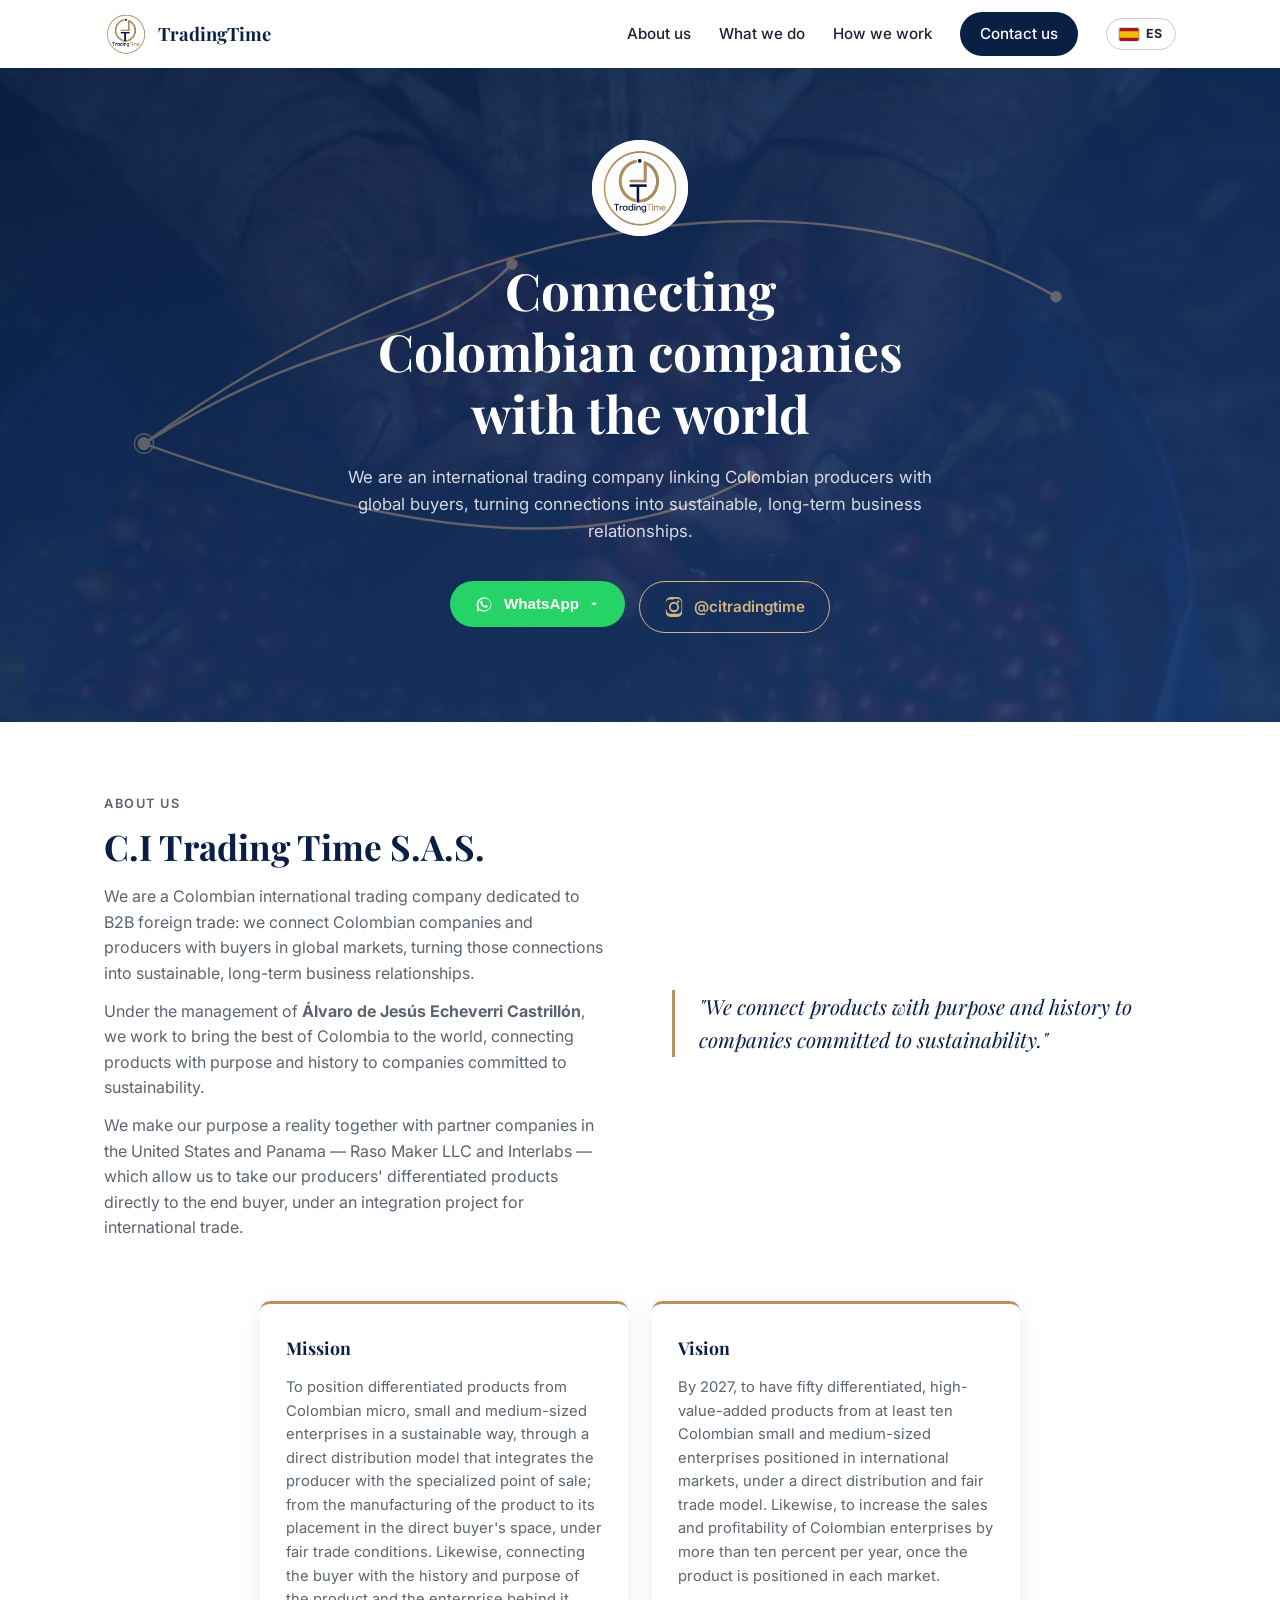
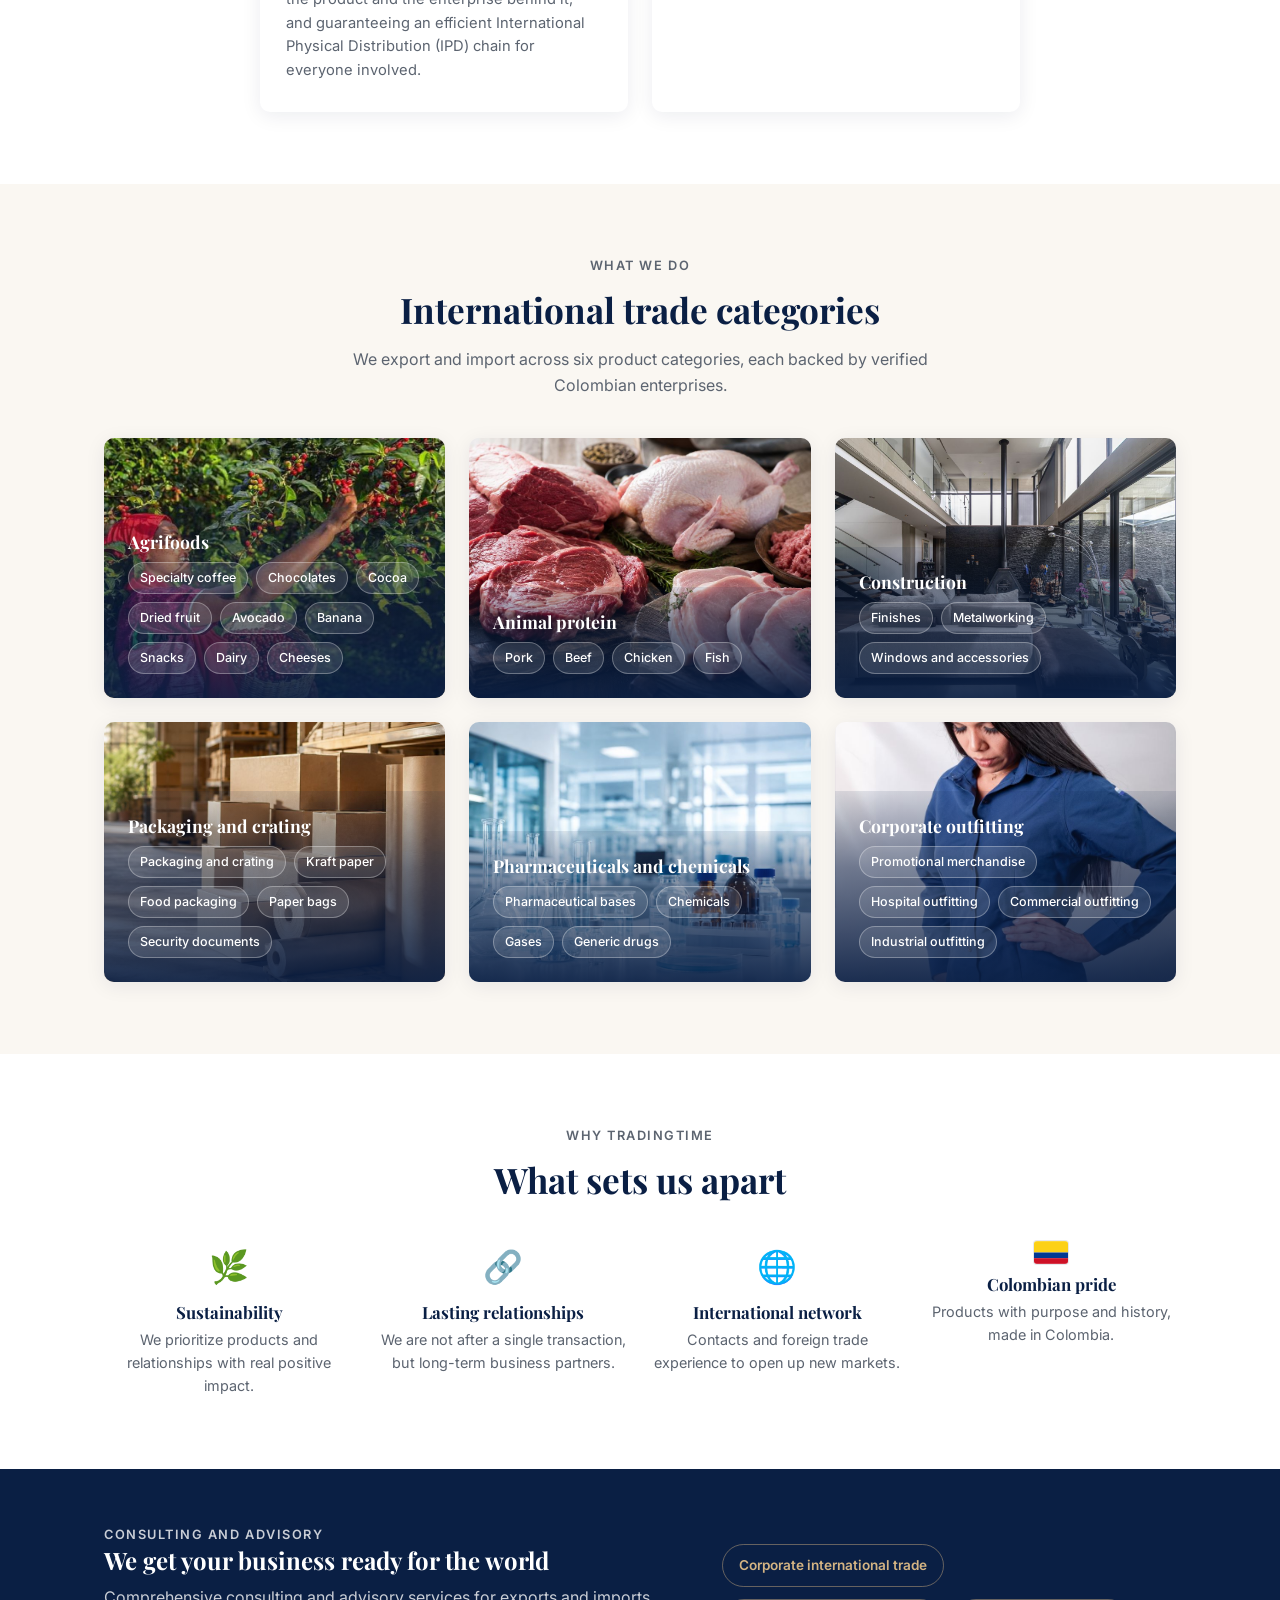
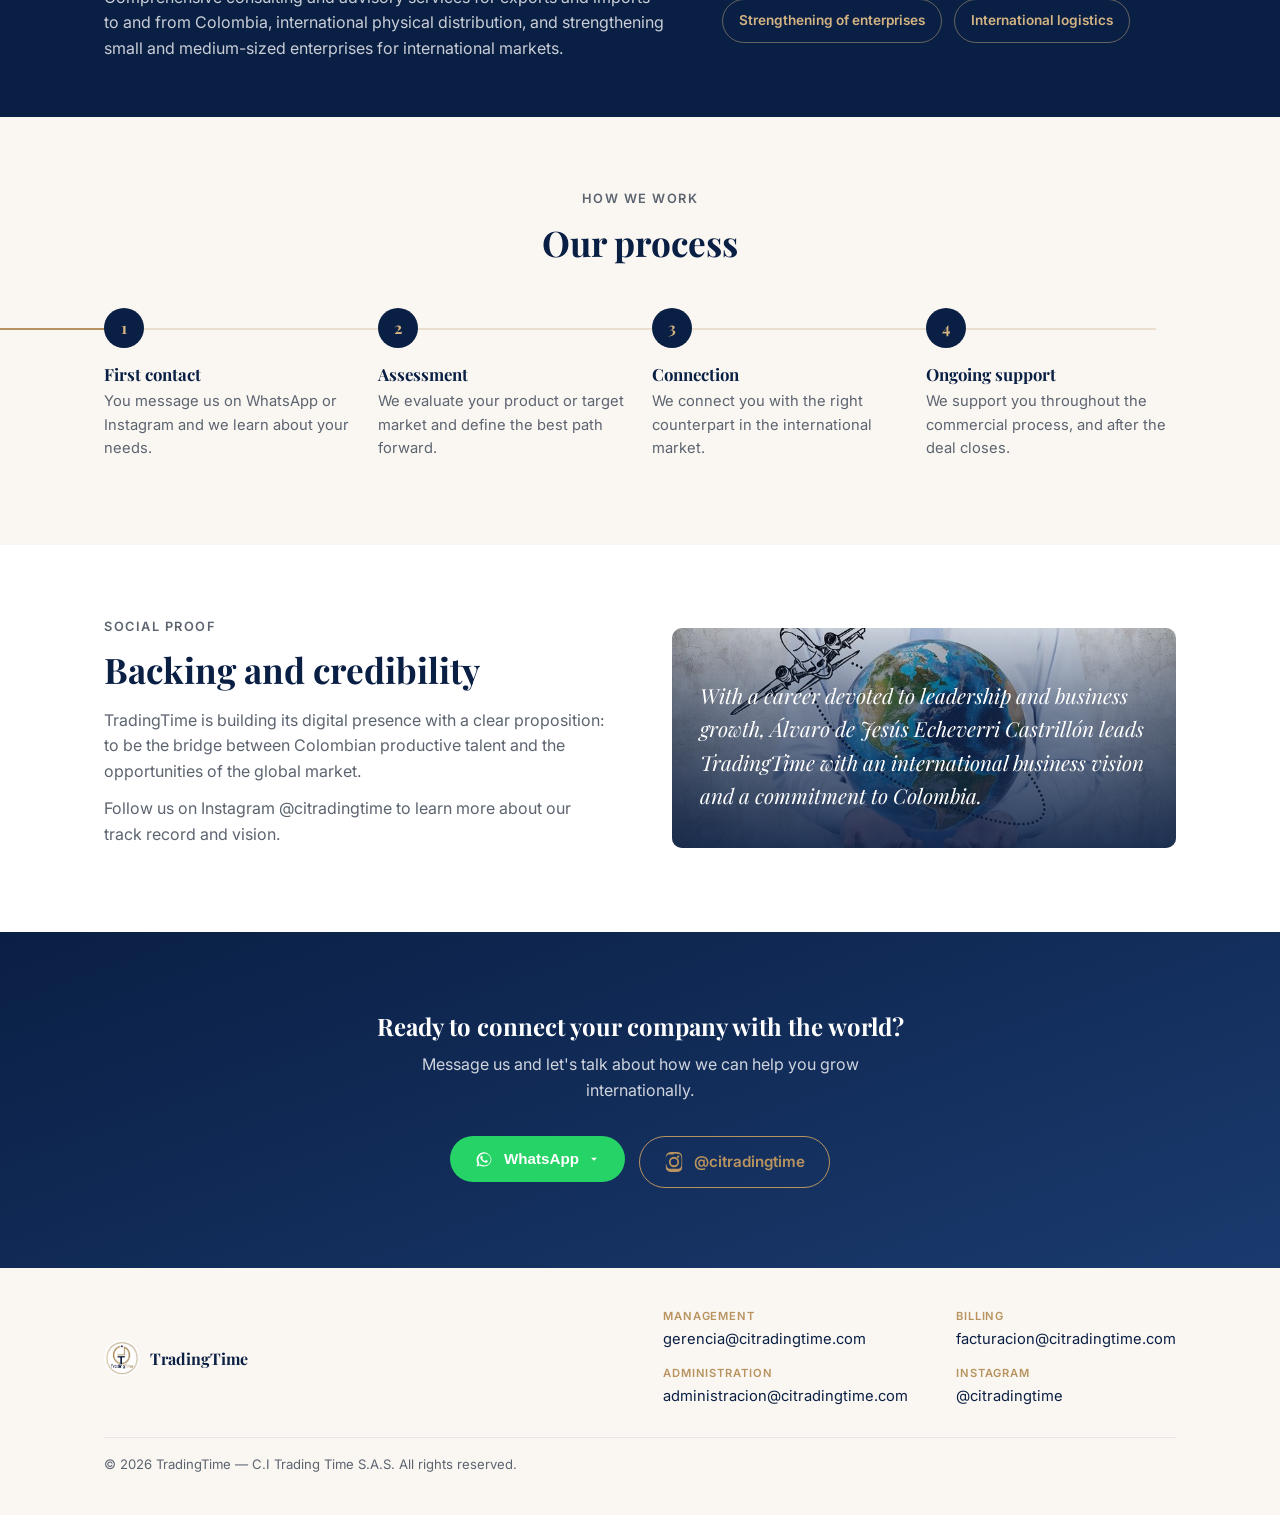
==== commit 4a69ebc4: "Sugerencia automática de idioma y banderas en el selector Barra superior que solo aparece cuando el " ====
--- a/en/index.html
+++ b/en/index.html
@@ -23,6 +23,14 @@
 
 <div class="scroll-progress" id="scrollProgress" aria-hidden="true"></div>
 
+<div class="lang-banner" data-lang-target="es" hidden>
+  <div class="container lang-banner__inner">
+    <span>Esta página también está disponible en español.</span>
+    <a class="lang-banner__cta" href="/" hreflang="es">Ver en español</a>
+    <button type="button" class="lang-banner__close" aria-label="Cerrar">&times;</button>
+  </div>
+</div>
+
 <header class="header" id="header">
   <div class="container header__inner">
     <a href="#hero" class="header__logo">
@@ -34,7 +42,13 @@
       <a href="#servicios">What we do</a>
       <a href="#como-trabajamos">How we work</a>
       <a href="#contacto" class="nav__cta">Contact us</a>
-      <a href="/" class="nav__lang" hreflang="es" aria-label="Ver esta página en español">ES</a>
+      <a href="/" class="nav__lang" hreflang="es" aria-label="Ver esta página en español">
+        <svg viewBox="0 0 24 16" width="20" height="13" aria-hidden="true">
+          <rect width="24" height="16" fill="#AA151B"/>
+          <rect width="24" height="8" y="4" fill="#F1BF00"/>
+        </svg>
+        ES
+      </a>
     </nav>
     <button class="hamburger" id="hamburger" aria-label="Open menu" aria-expanded="false" aria-controls="nav" data-label-open="Open menu" data-label-close="Close menu">
       <span></span><span></span><span></span>
--- a/css/styles.css
+++ b/css/styles.css
@@ -110,6 +110,9 @@
   border-radius: 30px;
 }
 .nav__lang {
+  display: inline-flex;
+  align-items: center;
+  gap: 7px;
   border: 1px solid rgba(10, 31, 68, 0.22);
   border-radius: 20px;
   padding: 5px 12px;
@@ -119,6 +122,45 @@
   color: var(--color-navy);
 }
 .nav__lang:hover { border-color: var(--color-gold); color: var(--color-gold); }
+.nav__lang svg {
+  display: block;
+  border-radius: 2px;
+  box-shadow: 0 0 0 1px rgba(10, 31, 68, 0.15);
+}
+
+/* ===== Barra de sugerencia de idioma ===== */
+.lang-banner {
+  background: var(--color-navy);
+  color: var(--color-white);
+  font-size: 0.88rem;
+}
+.lang-banner[hidden] { display: none; }
+.lang-banner__inner {
+  display: flex;
+  align-items: center;
+  flex-wrap: wrap;
+  gap: 8px 16px;
+  padding-top: 10px;
+  padding-bottom: 10px;
+}
+.lang-banner__cta {
+  font-weight: 600;
+  color: var(--color-gold-light);
+  text-decoration: underline;
+  text-underline-offset: 3px;
+}
+.lang-banner__cta:hover { color: var(--color-white); }
+.lang-banner__close {
+  margin-left: auto;
+  padding: 0 4px;
+  background: none;
+  border: none;
+  cursor: pointer;
+  font-size: 1.35rem;
+  line-height: 1;
+  color: rgba(255, 255, 255, 0.6);
+}
+.lang-banner__close:hover { color: var(--color-white); }
 .nav__cta:hover { background: var(--color-gold); color: var(--color-navy) !important; }
 
 .hamburger {
